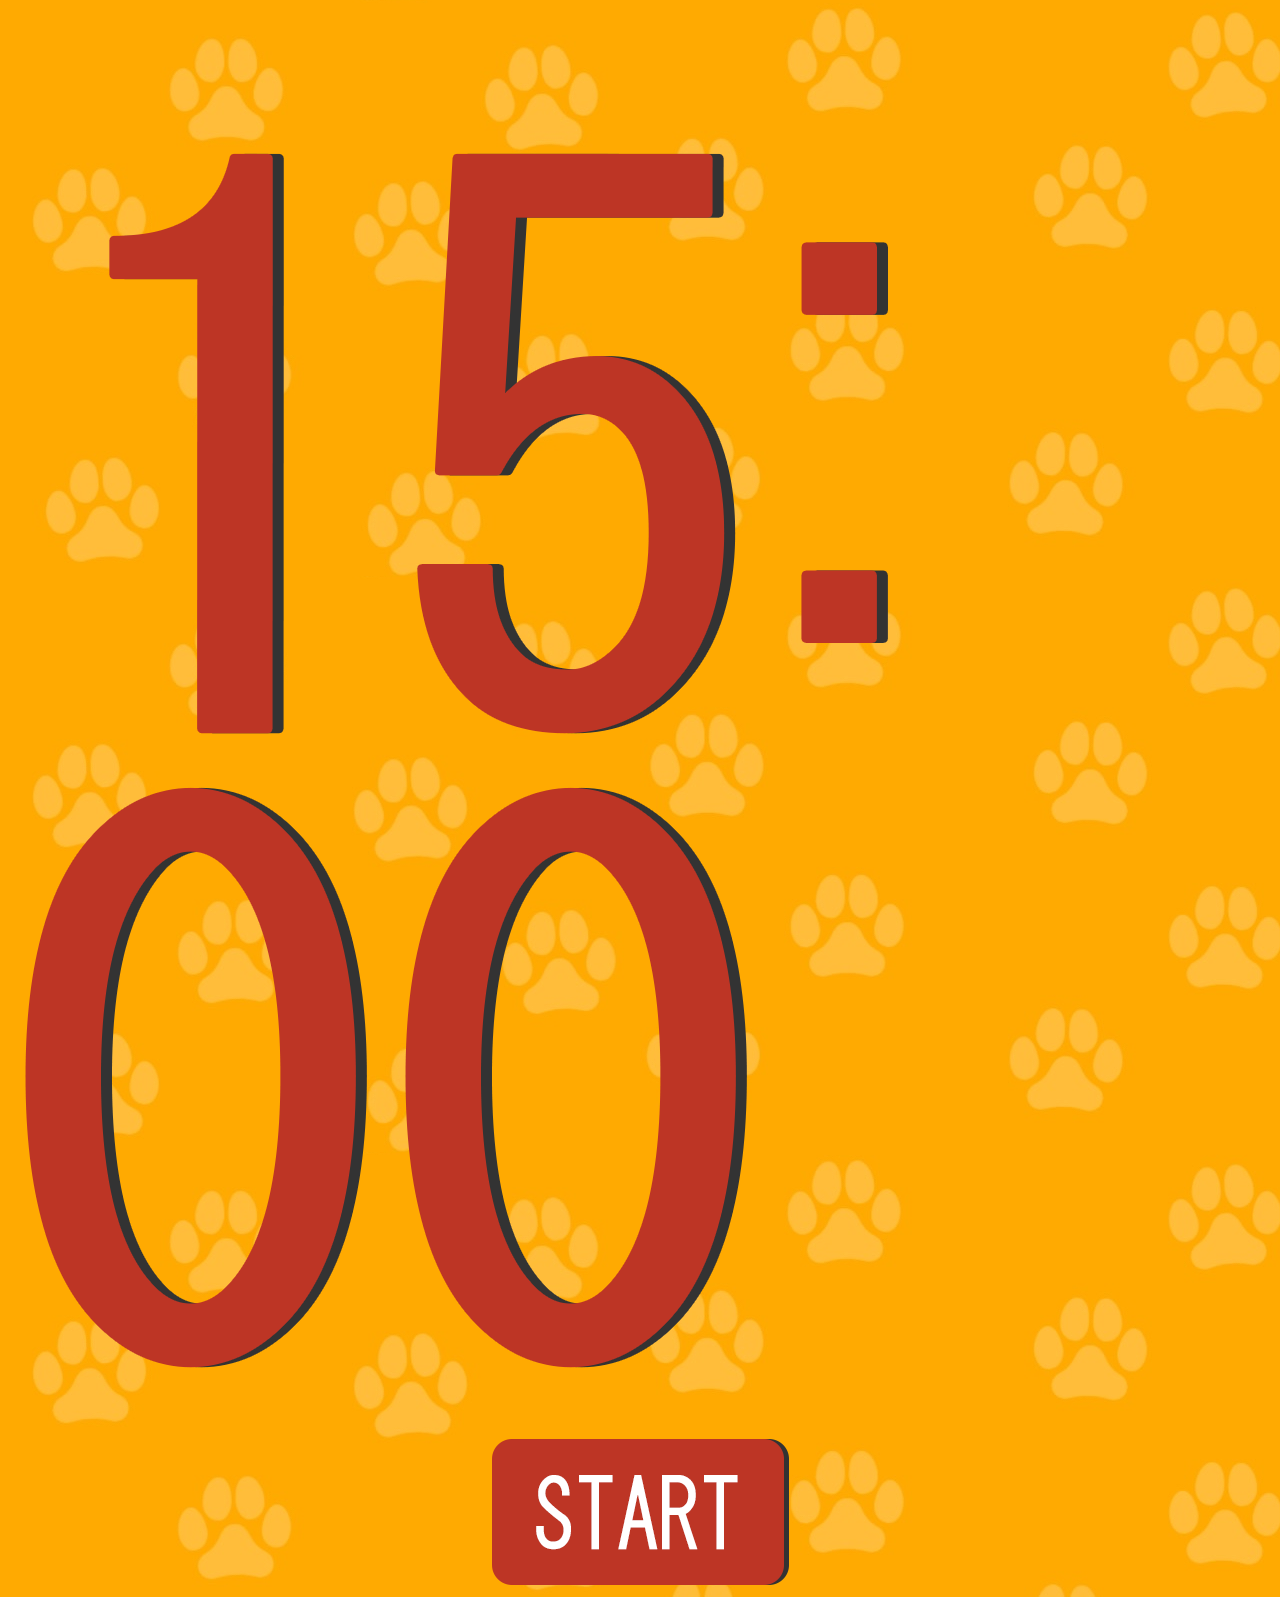
==== tamazon/index.html @ da167246 "Add files via upload" ====
<!DOCTYPE html>
<html lang="ja">

    <head>
        <meta charset="UTF-8">
        <meta name="viewport" content="width=device-width, initial-scale=1.0">
        <link rel="stylesheet" href="./css/style.css">
        <title>tamazonタイマー</title>
    </head>

    <body>
        <div>
            <audio src="./audio/tamazon_play_BGM.mp3" loop preload="metadata" id="music_play"></audio>
            <audio src="./audio/tamazon_last_10_BGM.mp3" loop preload="metadata" id="music_last_10"></audio>
        </div>
        <div class="container">
            <div>
                <main>
                    <div id="timer">
                        <img src="./image/1.png">
                        <img src="./image/5.png">
                        <img src="./image/colon.png">
                        <img src="./image/0.png">
                        <img src="./image/0.png">
                    </div>
                    <div id="controls">
                        <span id="start">
                            <img class="button" src="./image/STARTボタン.png">
                        </span>
                    </div>

                    
                    <div hidden>
                        <img src="./image/0.png">
                        <img src="./image/1.png">
                        <img src="./image/2.png">
                        <img src="./image/3.png">
                        <img src="./image/4.png">
                        <img src="./image/5.png">
                        <img src="./image/6.png">
                        <img src="./image/7.png">
                        <img src="./image/8.png">
                        <img src="./image/9.png">
                        <img src="./image/colon.png">
                        <img src="./image/STARTボタン.png">
                        <img src="./image/STOPボタン.png">
                        <img src="./image/CLEARボタン.png">
                    </div>
                </main>
            </div>

        </div>

        <script src="./js/count.js"></script>
    </body>

</html>
---- tamazon/css/style.css ----
body {
     background-image: url("../image/tamazon_background.png");
}

div.container{
     display: flex;
     justify-content: center;
     margin: 130px 0px 0px 0px;
}

div#controls{
     text-align:center;
     margin: 40px 0px 0px 0px;
}

span{
    margin: 0px 80px 0px 80px;
}
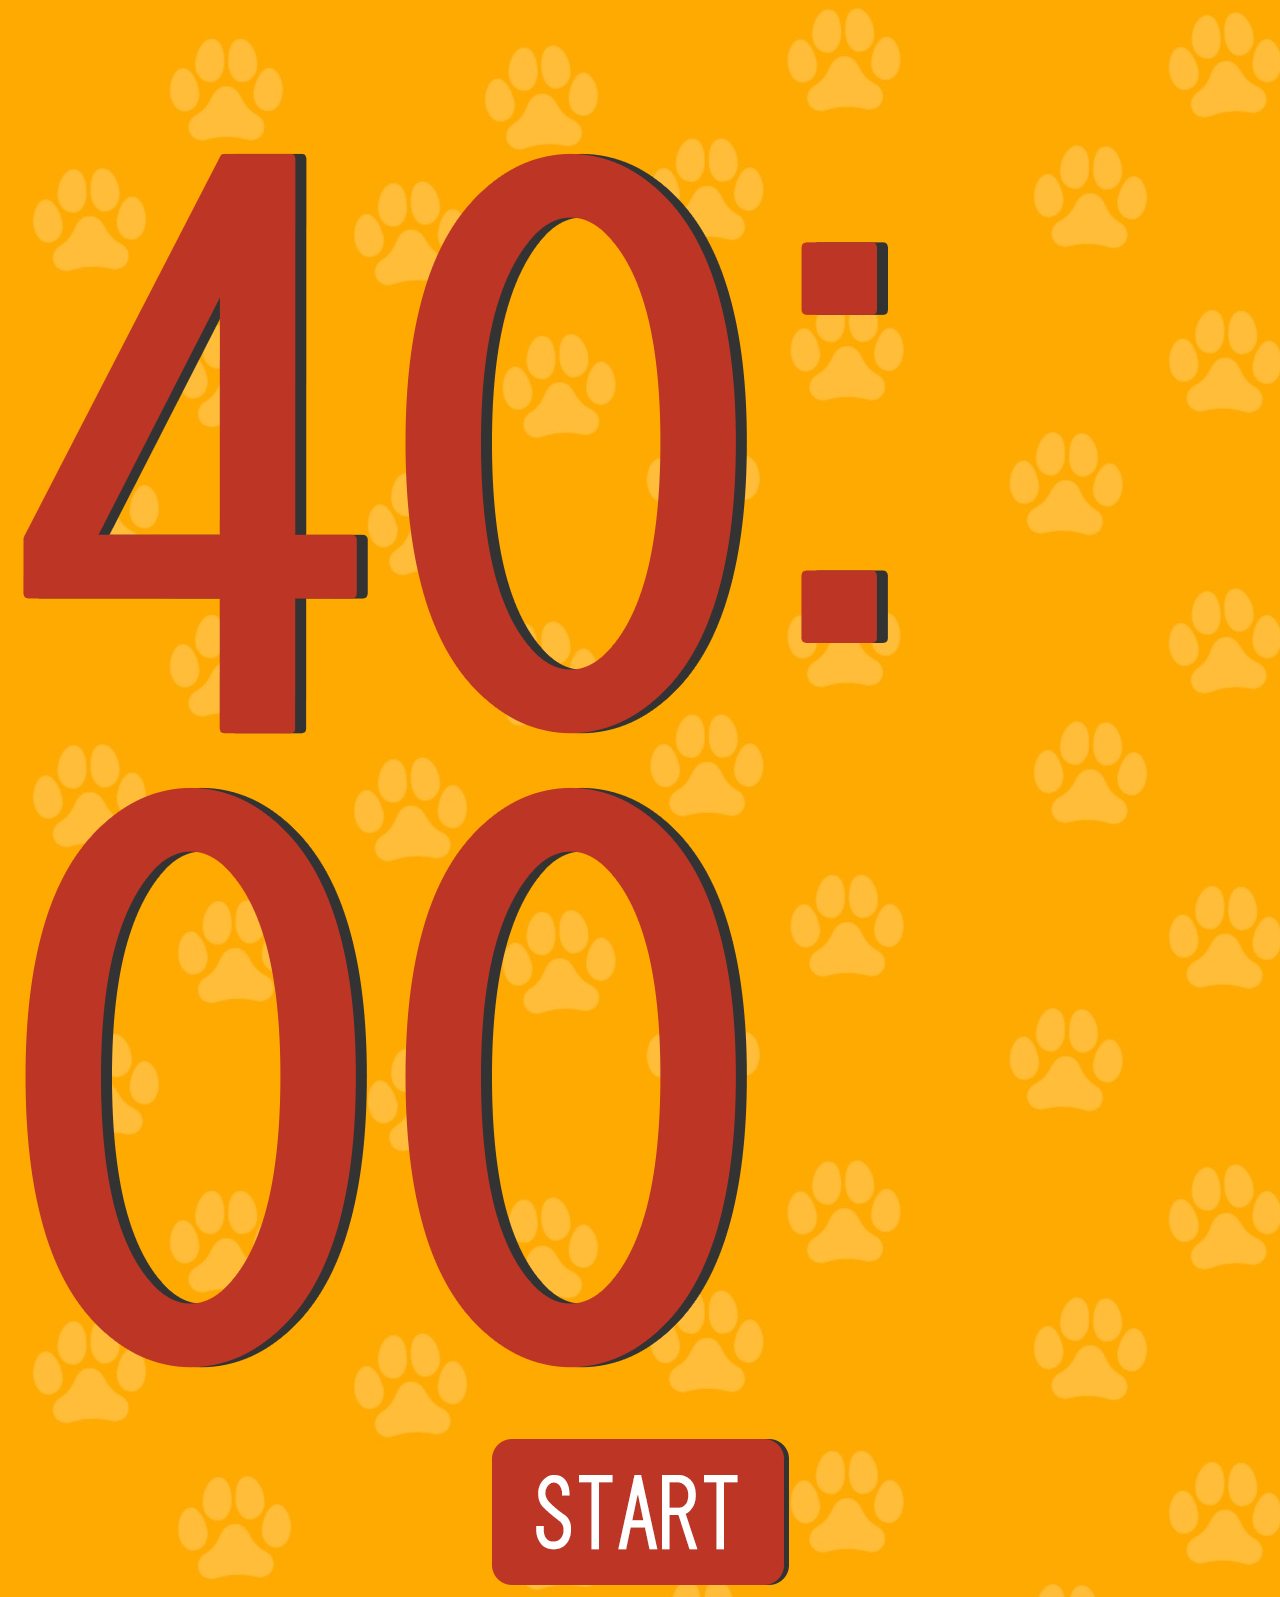
==== commit bab22509: "Update index.html" ====
--- a/tamazon/index.html
+++ b/tamazon/index.html
@@ -17,8 +17,8 @@
             <div>
                 <main>
                     <div id="timer">
-                        <img src="./image/1.png">
-                        <img src="./image/5.png">
+                        <img src="./image/4.png">
+                        <img src="./image/0.png">
                         <img src="./image/colon.png">
                         <img src="./image/0.png">
                         <img src="./image/0.png">
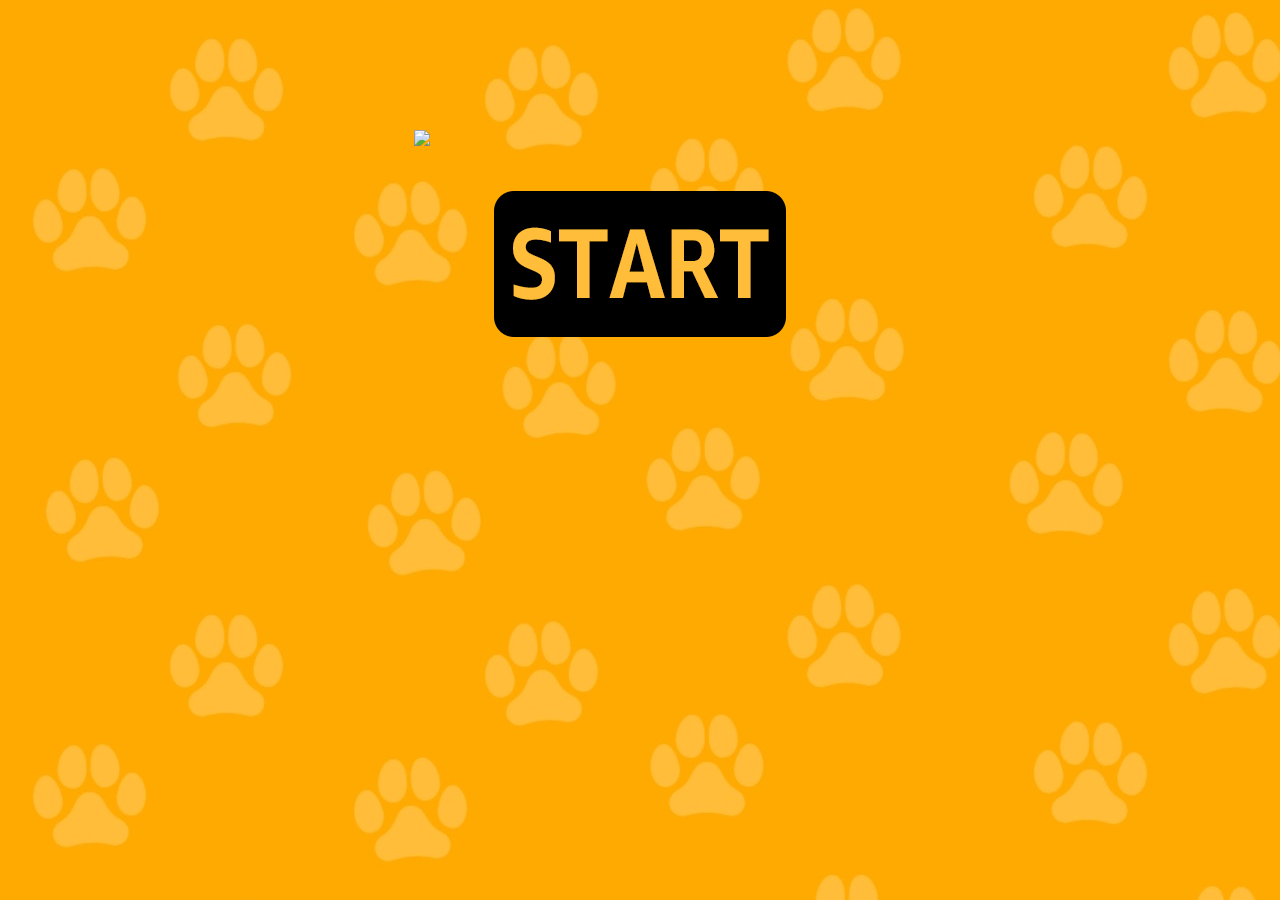
==== commit 608984f4: "Update index.html" ====
--- a/tamazon/index.html
+++ b/tamazon/index.html
@@ -17,11 +17,7 @@
             <div>
                 <main>
                     <div id="timer">
-                        <img src="./image/4.png">
-                        <img src="./image/0.png">
-                        <img src="./image/colon.png">
-                        <img src="./image/0.png">
-                        <img src="./image/0.png">
+                        <img src="./image/待機.png">
                     </div>
                     <div id="controls">
                         <span id="start">
@@ -44,7 +40,6 @@
                         <img src="./image/colon.png">
                         <img src="./image/STARTボタン.png">
                         <img src="./image/STOPボタン.png">
-                        <img src="./image/CLEARボタン.png">
                     </div>
                 </main>
             </div>
--- a/tamazon/css/style.css
+++ b/tamazon/css/style.css
@@ -16,3 +16,4 @@
 span{
     margin: 0px 80px 0px 80px;
 }
+
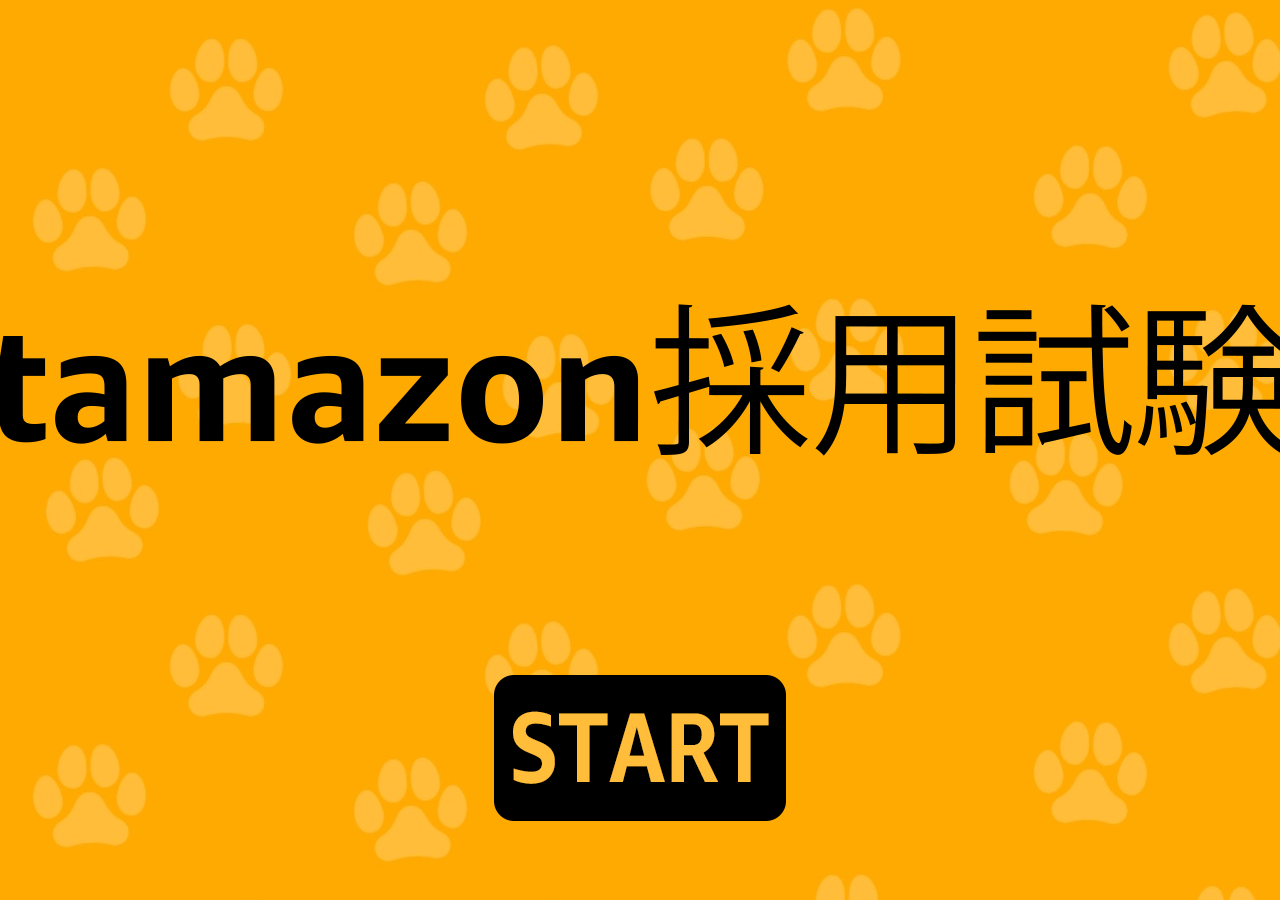
==== commit ab937844: "Update index.html" ====
--- a/tamazon/index.html
+++ b/tamazon/index.html
@@ -25,7 +25,6 @@
                         </span>
                     </div>
 
-                    
                     <div hidden>
                         <img src="./image/0.png">
                         <img src="./image/1.png">
